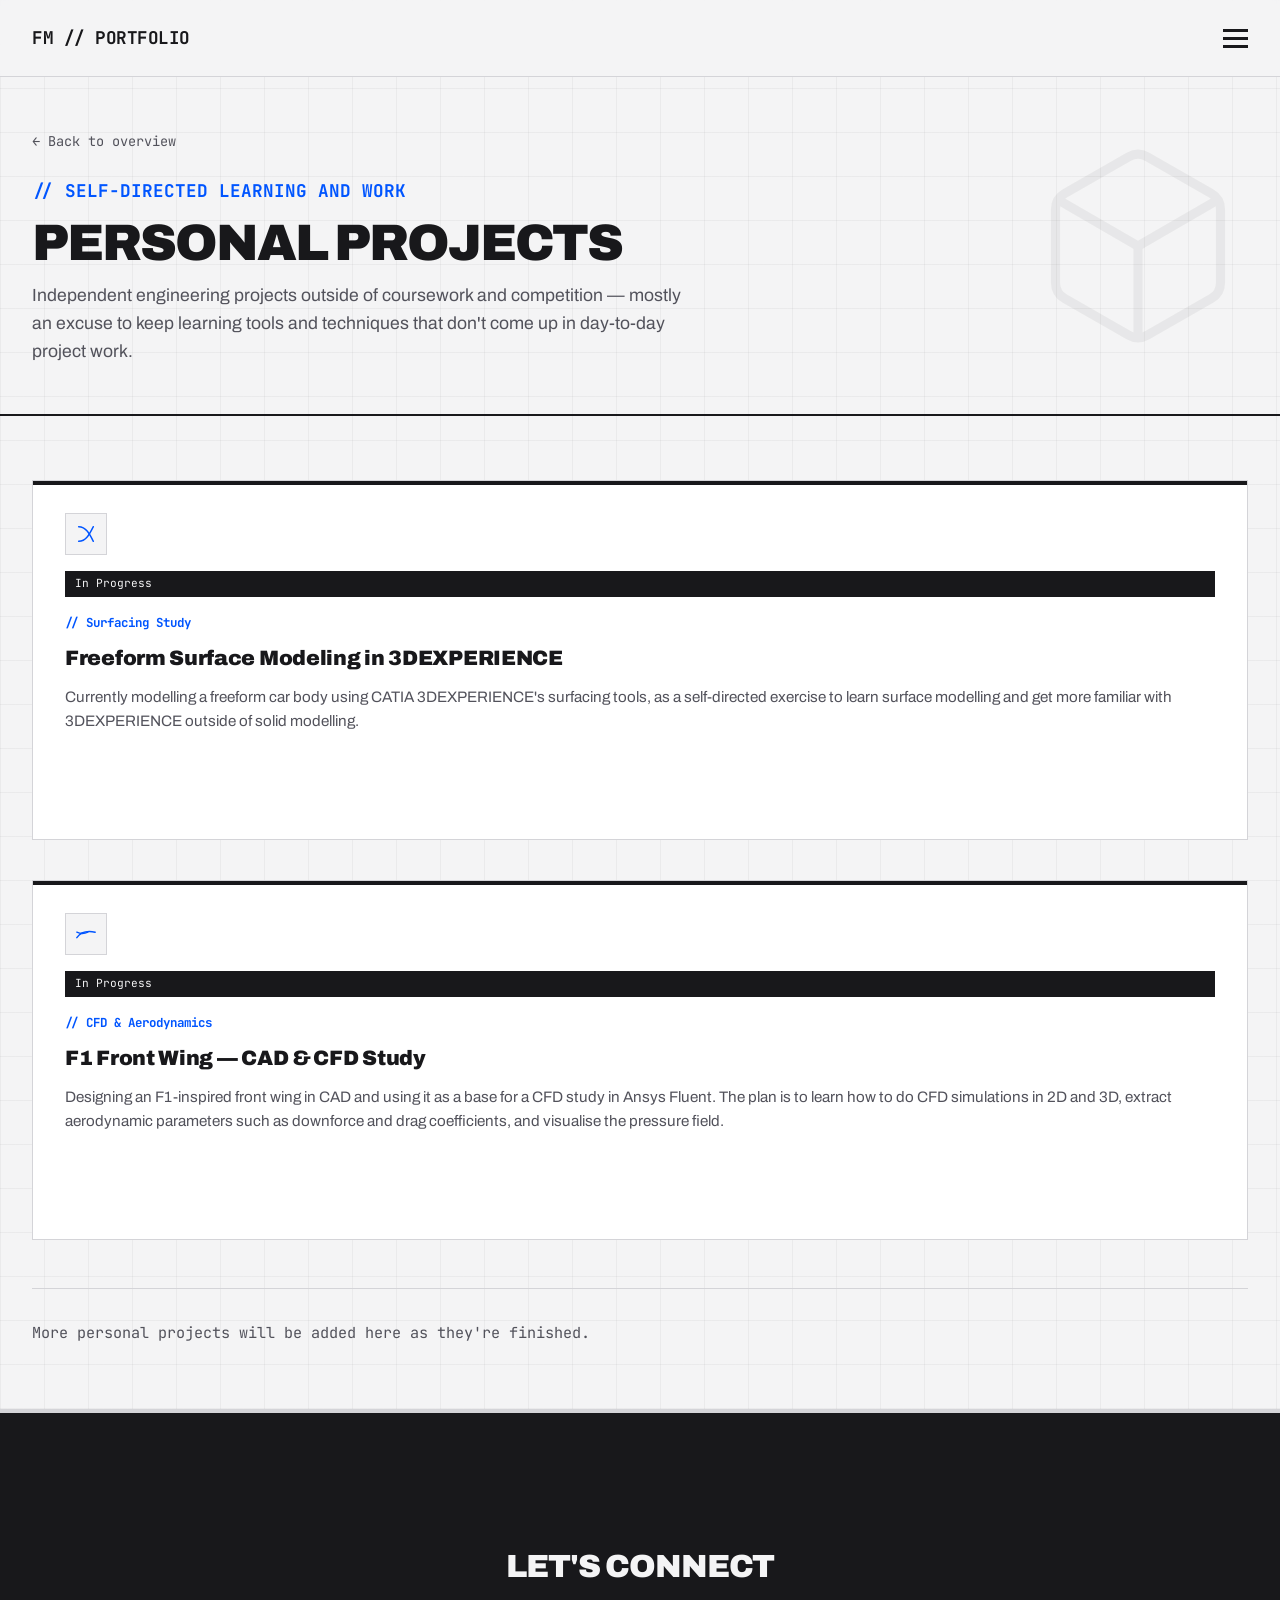
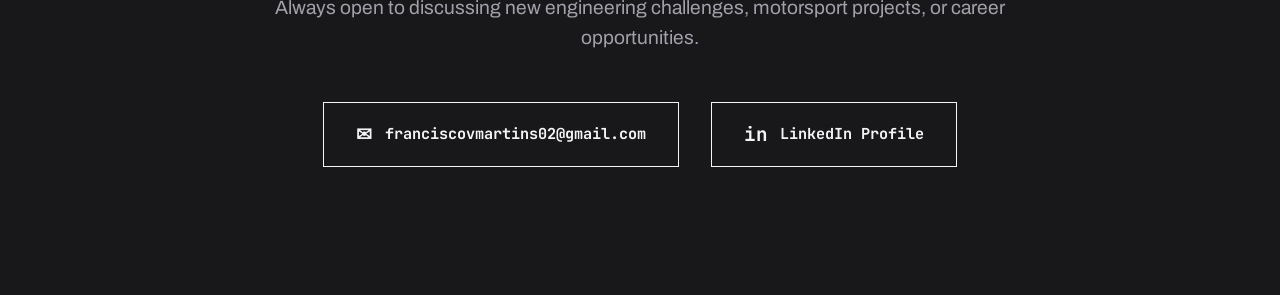
==== personal.html @ fde0e8b6 "Update personal.html" ====
<!DOCTYPE html>
<html lang="en">
<head>
    <meta charset="UTF-8">
    <meta name="viewport" content="width=device-width, initial-scale=1.0">
    <title>Personal Projects | Francisco Martins</title>
    <link href="https://fonts.googleapis.com/css2?family=Archivo:wght@400;700;900&family=JetBrains+Mono:wght@400;700&display=swap" rel="stylesheet">
    <link rel="stylesheet" href="style.css">
</head>
<body>

    <header class="site-header">
        <div class="header-inner">
            <a href="index.html" class="logo">FM // PORTFOLIO</a>
            <div class="nav-wrapper">
                <button class="hamburger" id="menu-toggle">
                    <span class="bar"></span>
                    <span class="bar"></span>
                    <span class="bar"></span>
                </button>
                <nav class="dropdown-menu" id="dropdown">
                    <ul class="nav-list">
                        <li><a href="index.html">Overview</a></li>
                        <li><a href="motostudent.html">MotoStudent</a></li>
                        <li><a href="academic.html">Academic Projects</a></li>
                        <li><a href="personal.html" class="current">Personal Projects</a></li>
                        <li><a href="#contact">Contact</a></li>
                    </ul>
                </nav>
            </div>
        </div>
    </header>

    <div class="page-hero">
        <div class="page-hero-watermark">
            <svg viewBox="0 0 24 24"><path d="M21 16V8a2 2 0 00-1-1.73l-7-4a2 2 0 00-2 0l-7 4A2 2 0 003 8v8a2 2 0 001 1.73l7 4a2 2 0 002 0l7-4A2 2 0 0021 16z"/><polyline points="3.27 6.96 12 12.01 20.73 6.96"/><line x1="12" y1="22.08" x2="12" y2="12"/></svg>
        </div>
        <a href="index.html" class="back-link">&larr; Back to overview</a>
        <h2 class="sub-headline">// SELF-DIRECTED LEARNING AND WORK</h2>
        <h1 class="headline">PERSONAL PROJECTS</h1>
        <p class="summary">
            Independent engineering projects outside of coursework and competition — mostly an excuse to keep learning tools and techniques that don't come up in day-to-day project work.
        </p>
    </div>

    <section id="projects" class="projects-section">

        <div class="card-grid stacked">
            <div class="project-card">
                <span class="icon-badge">
                    <svg viewBox="0 0 24 24"><path d="M4 20c8 0 12-8 16-16"/><path d="M4 4c8 0 12 8 16 16"/></svg>
                </span>
                <span class="status-tag">In Progress</span>
                <span class="card-eyebrow">Surfacing Study</span>
                <h3 class="card-title">Freeform Surface Modeling in 3DEXPERIENCE</h3>
                <p class="card-desc">
                    Currently modelling a freeform car body using CATIA 3DEXPERIENCE's surfacing tools, as a self-directed exercise to learn surface modelling and get more familiar with 3DEXPERIENCE outside of solid modelling.
                </p>
            </div>

            <div class="project-card">
                <span class="icon-badge">
                    <svg viewBox="0 0 24 24"><path d="M2 16c4-6 10-8 20-6"/><path d="M2 10c4 2 8 2 12 0"/></svg>
                </span>
                <span class="status-tag">In Progress</span>
                <span class="card-eyebrow">CFD &amp; Aerodynamics</span>
                <h3 class="card-title">F1 Front Wing &mdash; CAD &amp; CFD Study</h3>
                <p class="card-desc">
                    Designing an F1-inspired front wing in CAD and using it as a base for a CFD study in Ansys Fluent. The plan is to learn how to do CFD simulations in 2D and 3D, extract aerodynamic parameters such as downforce and drag coefficients, and visualise the pressure field.                </p>
                </p>
            </div>
        </div>

        <p class="empty-note">More personal projects will be added here as they're finished.</p>

    </section>

    <section id="contact" class="contact-section">
        <div class="contact-inner">
            <h2 class="section-title">LET'S CONNECT</h2>
            <p class="contact-description">
                Always open to discussing new engineering challenges, motorsport projects, or career opportunities.
            </p>
            <div class="contact-buttons">
                <a href="mailto:franciscovmartins02@gmail.com" class="contact-btn">
                    <span class="btn-icon">✉</span> franciscovmartins02@gmail.com
                </a>
                <a href="https://linkedin.com/in/francisco-vale-martins" target="_blank" rel="noopener noreferrer" class="contact-btn">
                    <span class="btn-icon">in</span> LinkedIn Profile
                </a>
            </div>
        </div>
    </section>

    <script src="nav.js"></script>
</body>
</html>
---- style.css ----
:root {
    --bg-main: #F4F4F5; /* Industrial light grey */
    --text-main: #18181B;
    --text-muted: #52525B;
    --accent: #0055FF; /* Tech Blue -- the single accent */
    --border: #D4D4D8;
    
    --font-sans: 'Archivo', sans-serif;
    --font-mono: 'JetBrains Mono', monospace;
}

* { margin: 0; padding: 0; box-sizing: border-box; }
html { scroll-behavior: smooth; }

body {
    background-color: var(--bg-main);
    background-image:
        linear-gradient(to right, rgba(24,24,27,0.045) 1px, transparent 1px),
        linear-gradient(to bottom, rgba(24,24,27,0.045) 1px, transparent 1px);
    background-size: 44px 44px;
    color: var(--text-main);
    font-family: var(--font-sans);
    line-height: 1.6;
}

a { color: inherit; }

/* Header & Dropdown */
.site-header {
    position: fixed;
    width: 100%;
    top: 0; left: 0;
    background: rgba(244, 244, 245, 0.95);
    backdrop-filter: blur(8px);
    border-bottom: 1px solid var(--border);
    z-index: 1000;
}

.header-inner {
    max-width: 1400px;
    margin: 0 auto;
    padding: 1.5rem 2rem;
    display: flex;
    justify-content: space-between;
    align-items: center;
}

.logo {
    font-family: var(--font-mono);
    font-weight: 700;
    font-size: 1.1rem;
    letter-spacing: -0.5px;
    text-decoration: none;
    color: var(--text-main);
}

/* Hamburger Icon */
.hamburger {
    background: none;
    border: none;
    cursor: pointer;
    display: flex;
    flex-direction: column;
    gap: 5px;
    z-index: 1001;
}

.bar {
    width: 25px;
    height: 3px;
    background-color: var(--text-main);
    transition: 0.3s ease;
}

.hamburger.active .bar:nth-child(1) { transform: translateY(8px) rotate(45deg); }
.hamburger.active .bar:nth-child(2) { opacity: 0; }
.hamburger.active .bar:nth-child(3) { transform: translateY(-8px) rotate(-45deg); }

/* Dropdown Menu */
.dropdown-menu {
    position: absolute;
    top: 100%;
    right: 2rem;
    background: #FFFFFF;
    border: 1px solid var(--border);
    border-top: none;
    width: 250px;
    box-shadow: 0 10px 30px rgba(0,0,0,0.1);
    opacity: 0;
    visibility: hidden;
    transform: translateY(-10px);
    transition: all 0.3s cubic-bezier(0.16, 1, 0.3, 1);
}

.dropdown-menu.open {
    opacity: 1;
    visibility: visible;
    transform: translateY(0);
}

.nav-list { list-style: none; }
.nav-list li { border-bottom: 1px solid var(--border); }
.nav-list li:last-child { border-bottom: none; }
.nav-list a {
    display: block;
    padding: 1.2rem 1.5rem;
    text-decoration: none;
    color: var(--text-main);
    font-family: var(--font-mono);
    font-size: 0.9rem;
    transition: background 0.2s, color 0.2s;
}
.nav-list a:hover {
    background: var(--text-main);
    color: var(--bg-main);
}
.nav-list a.current {
    color: var(--accent);
}

/* Hero Section (homepage) */
.hero-section {
    max-width: 1400px;
    margin: 8rem auto 4rem;
    padding: 0 2rem;
}

.hero-grid {
    display: grid;
    grid-template-columns: 1fr 1fr;
    gap: 4rem;
    align-items: center;
}

.headline {
    font-size: 4.5rem;
    font-weight: 900;
    line-height: 1;
    text-transform: uppercase;
    letter-spacing: -2px;
    margin-bottom: 1rem;
}

.sub-headline {
    font-family: var(--font-mono);
    color: var(--accent);
    font-size: 1.1rem;
    margin-bottom: 2rem;
}

.summary {
    font-size: 1.2rem;
    color: var(--text-muted);
    max-width: 90%;
    margin-bottom: 3rem;
}

.hero-metrics {
    display: flex;
    gap: 3rem;
    border-top: 2px solid var(--text-main);
    margin-top: 2.5rem;
    padding-top: 1.5rem;
}

.metric-number {
    display: block;
    font-size: 2.5rem;
    font-weight: 900;
    line-height: 1;
}

.metric-label {
    font-family: var(--font-mono);
    font-size: 0.8rem;
    color: var(--text-muted);
    text-transform: uppercase;
}

/* Simple page header (used on sub-pages instead of the big hero) */
.page-hero {
    position: relative;
    max-width: 1400px;
    margin: 8rem auto 0;
    padding: 0 2rem 3rem;
    border-bottom: 2px solid var(--text-main);
}

.page-hero .sub-headline {
    margin-bottom: 0.8rem;
}

.page-hero .back-link {
    display: inline-block;
    font-family: var(--font-mono);
    font-size: 0.85rem;
    color: var(--text-muted);
    text-decoration: none;
    margin-bottom: 1.5rem;
}
.page-hero .back-link:hover { color: var(--accent); }

.page-hero .headline {
    font-size: 3.2rem;
    margin-bottom: 0.8rem;
}

.page-hero .summary {
    max-width: 65ch;
    margin-bottom: 0;
    font-size: 1.1rem;
}

.page-hero-top {
    display: grid;
    grid-template-columns: 1.2fr 1fr;
    gap: 3rem;
    align-items: center;
}

.page-hero-visual {
    display: flex;
    justify-content: flex-end;
}

.page-hero-img-wrap {
    position: relative;
    display: block;
    width: 100%;
    max-width: 480px;
}

.page-hero-img {
    display: block;
    width: 100%;
    aspect-ratio: 4 / 3;
    object-fit: cover;
    border: 3px solid var(--border);
    box-shadow: 0 15px 35px rgba(0,0,0,0.1);
}

/* Projects Section */
.projects-section {
    max-width: 1400px;
    margin: 0 auto;
    padding: 4rem 2rem;
}

.section-header {
    position: relative;
    border-bottom: 2px solid var(--text-main);
    margin-bottom: 4rem;
    padding-bottom: 1rem;
}

.section-title {
    font-size: 2rem;
    font-weight: 900;
    letter-spacing: -1px;
}

/* Complex Project Layout (deep-dive case studies) */
.project-showcase {
    display: grid;
    grid-template-columns: 1fr 1.3fr;
    gap: 4rem;
    margin-bottom: 10rem;
    align-items: center;
}

.project-showcase.reverse {
    grid-template-columns: 1.3fr 1fr;
}
.project-showcase.reverse .project-content {
    order: 2;
}

.project-header {
    margin-bottom: 2rem;
}

.project-number {
    font-family: var(--font-mono);
    font-size: 3rem;
    font-weight: 900;
    color: var(--accent);
    line-height: 1;
    display: block;
    margin-bottom: 0.5rem;
}

.project-title {
    font-size: 2.5rem;
    font-weight: 900;
    line-height: 1.1;
    letter-spacing: -1px;
}

.project-description {
    font-size: 1.1rem;
    color: var(--text-muted);
    margin-bottom: 3rem;
}

/* Technical Specs Table */
.tech-specs {
    border-top: 1px solid var(--border);
}

.spec-row {
    display: flex;
    justify-content: space-between;
    padding: 1rem 0;
    border-bottom: 1px solid var(--border);
    font-family: var(--font-mono);
    font-size: 0.9rem;
}

.spec-label {
    color: var(--text-muted);
}

.spec-value {
    font-weight: 700;
    text-align: right;
}

/* Image Gallery (Overlapping pair, sized by real aspect ratio) */
.project-gallery {
    position: relative;
    width: 100%;
}

.gallery-main {
    position: relative;
    width: 85%;
    aspect-ratio: 4 / 3;
    background: #E4E4E7;
    border: 1px solid var(--border);
    overflow: hidden;
}

.gallery-sub {
    position: absolute;
    right: 0;
    bottom: -6%;
    width: 60%;
    aspect-ratio: 16 / 9;
    background: #D4D4D8;
    border: 1px solid #A1A1AA;
    z-index: 2;
    overflow: hidden;
}

.gallery-img {
    position: absolute;
    inset: 0;
    width: 100%;
    height: 100%;
    object-fit: cover;
}

.gallery-caption {
    position: absolute;
    left: 0; right: 0; bottom: 0;
    display: block;
    background: var(--text-main);
    color: var(--bg-main);
    font-family: var(--font-mono);
    font-size: 0.78rem;
    letter-spacing: 0.3px;
    padding: 0.8rem 1.1rem;
    z-index: 2;
}

/* Small disclosure note under a gallery image (e.g. "not the optimized version") */
.gallery-note {
    font-family: var(--font-mono);
    font-size: 0.78rem;
    font-style: italic;
    color: var(--text-muted);
    line-height: 1.5;
    margin-top: 0.8rem;
    padding-top: 0.8rem;
    border-top: 1px dashed var(--border);
}

.project-content, .project-gallery {
    min-width: 0;
}

/* Hub cards (homepage -> section pages) */
.hub-grid {
    display: grid;
    grid-template-columns: repeat(3, 1fr);
    gap: 2rem;
}

.hub-card {
    background: #FFFFFF;
    border: 1px solid var(--border);
    padding: 2.5rem 2rem;
    text-decoration: none;
    color: var(--text-main);
    position: relative;
    display: block;
    transition: transform 0.2s ease, border-color 0.2s ease;
}

.hub-card::before {
    content: '';
    position: absolute;
    top: 0; left: 0;
    width: 100%; height: 4px;
    background: var(--text-main);
    transition: background 0.2s ease;
}

.hub-card:hover {
    transform: translateY(-5px);
    border-color: var(--text-main);
}
.hub-card:hover::before { background: var(--accent); }

/* Icon badges (used on hub cards, skill cards, project cards) */
.icon-badge {
    width: 42px;
    height: 42px;
    display: flex;
    align-items: center;
    justify-content: center;
    border: 1px solid var(--border);
    background: var(--bg-main);
    color: var(--accent);
    margin-bottom: 1rem;
    flex-shrink: 0;
}
.icon-badge svg {
    width: 22px;
    height: 22px;
    stroke: currentColor;
    fill: none;
    stroke-width: 1.6;
    stroke-linecap: round;
    stroke-linejoin: round;
}

/* Large faint watermark icon for otherwise-empty page-hero areas */
.page-hero-watermark {
    position: absolute;
    top: 0.5rem;
    right: 2rem;
    width: 220px;
    height: 220px;
    color: var(--text-main);
    opacity: 0.05;
    pointer-events: none;
}
.page-hero-watermark svg { width: 100%; height: 100%; stroke: currentColor; fill: none; stroke-width: 1; }
@media (max-width: 1000px) { .page-hero-watermark { display: none; } }

.hub-card-eyebrow {
    font-family: var(--font-mono);
    font-size: 0.8rem;
    color: var(--accent);
    font-weight: 700;
    margin-bottom: 1rem;
    display: block;
}
.hub-card-eyebrow::before { content: '// '; }

.hub-card-title {
    font-size: 1.6rem;
    font-weight: 900;
    letter-spacing: -0.5px;
    margin-bottom: 0.8rem;
}

.hub-card-desc {
    color: var(--text-muted);
    font-size: 0.98rem;
    margin-bottom: 1.5rem;
}

.hub-card-arrow {
    font-family: var(--font-mono);
    font-size: 0.9rem;
    font-weight: 700;
}

/* Compact project cards (Academic / Personal grid pages) */
.card-grid {
    display: grid;
    grid-template-columns: repeat(auto-fit, minmax(340px, 1fr));
    gap: 2.5rem;
    align-items: start;
}

.card-grid.stacked {
    grid-template-columns: 1fr;
}

.project-card {
    background: #FFFFFF;
    border: 1px solid var(--border);
    padding: 2rem;
    position: relative;
    display: flex;
    flex-direction: column;
    min-height: 360px;
    transition: transform 0.2s ease, box-shadow 0.2s ease;
}
.project-card::before {
    content: '';
    position: absolute;
    top: 0; left: 0;
    width: 100%; height: 4px;
    background: var(--text-main);
}
.project-card:hover {
    transform: translateY(-4px);
    box-shadow: 0 10px 30px rgba(0,0,0,0.08);
}

.card-eyebrow {
    font-family: var(--font-mono);
    font-size: 0.78rem;
    color: var(--accent);
    font-weight: 700;
    display: block;
    margin-bottom: 0.8rem;
}
.card-eyebrow::before { content: '// '; }

.card-title {
    font-size: 1.3rem;
    font-weight: 900;
    letter-spacing: -0.3px;
    margin-bottom: 0.9rem;
    line-height: 1.2;
}

.card-desc {
    color: var(--text-muted);
    font-size: 0.95rem;
    margin-bottom: 1.5rem;
}

.card-tags {
    display: flex;
    flex-wrap: wrap;
    gap: 0.5rem;
}

.card-tag {
    font-family: var(--font-mono);
    font-size: 0.72rem;
    color: var(--text-muted);
    border: 1px solid var(--border);
    padding: 0.3rem 0.6rem;
    transition: border-color 0.2s ease, color 0.2s ease;
}
.project-card:hover .card-tag {
    border-color: var(--accent);
    color: var(--text-main);
}

/* Short intro text + expand/collapse for accordion-style project cards */
.card-desc-short {
    color: var(--text-muted);
    font-size: 0.95rem;
    margin-bottom: 1.2rem;
}

.card-toggle {
    display: inline-flex;
    align-items: center;
    gap: 0.4rem;
    background: none;
    border: none;
    cursor: pointer;
    font-family: var(--font-mono);
    font-size: 0.8rem;
    font-weight: 700;
    color: var(--accent);
    padding: 0;
    margin-top: auto;
    padding-top: 1rem;
}
.card-toggle .toggle-icon {
    display: inline-block;
    transition: transform 0.2s ease;
    font-size: 0.9rem;
}
.project-card.is-open .card-toggle .toggle-icon {
    transform: rotate(180deg);
}

.card-details {
    margin-top: 1.2rem;
    padding-top: 1.2rem;
    border-top: 1px dashed var(--border);
}
.card-details[hidden] { display: none; }

.card-detail-images {
    display: grid;
    grid-template-columns: 1fr 1fr;
    gap: 1rem;
    margin-bottom: 1.2rem;
}
.detail-img {
    position: relative;
    aspect-ratio: 4 / 3;
    background: #E4E4E7;
    border: 1px solid var(--border);
    display: flex;
    align-items: flex-end;
    overflow: hidden;
}
.detail-caption {
    display: block;
    width: 100%;
    background: var(--text-main);
    color: var(--bg-main);
    font-family: var(--font-mono);
    font-size: 0.7rem;
    letter-spacing: 0.2px;
    padding: 0.5rem 0.7rem;
}
@media (max-width: 600px) {
    .card-detail-images { grid-template-columns: 1fr; }
}

.status-tag {
    font-family: var(--font-mono);
    font-size: 0.7rem;
    background: var(--text-main);
    color: var(--bg-main);
    padding: 0.25rem 0.6rem;
    display: inline-block;
    margin-bottom: 1rem;
}

/* Featured card (e.g. thesis at top of Academic page) */
.featured-card {
    background: #FFFFFF;
    border: 1px solid var(--border);
    padding: 3rem;
    margin-bottom: 4rem;
    display: grid;
    grid-template-columns: 1.1fr 0.9fr;
    gap: 3rem;
    align-items: start;
    position: relative;
}
.featured-card::before {
    content: '';
    position: absolute;
    top: 0; left: 0;
    width: 100%; height: 4px;
    background: var(--accent);
}

.empty-note {
    font-family: var(--font-mono);
    font-size: 0.95rem;
    color: var(--text-muted);
    border-top: 1px solid var(--border);
    margin-top: 3rem;
    padding-top: 2rem;
}

/* Technical Toolkit Section */
.skills-section {
    max-width: 1400px;
    margin: 0 auto;
    padding: 0 2rem 8rem;
}

.skills-grid {
    display: grid;
    grid-template-columns: repeat(auto-fit, minmax(250px, 1fr));
    gap: 3rem;
}

.skill-category {
    background: #FFFFFF;
    border: 1px solid var(--border);
    padding: 2rem;
    position: relative;
    transition: transform 0.2s ease, box-shadow 0.2s ease;
}

.skill-category:hover {
    transform: translateY(-5px);
    box-shadow: 0 10px 30px rgba(0,0,0,0.08);
}

.skill-category::before {
    content: '';
    position: absolute;
    top: 0; left: 0;
    width: 100%; height: 4px;
    background: var(--text-main);
    transition: background 0.2s ease;
}
.skill-category:hover::before { background: var(--accent); }

.skill-title {
    font-size: 1.2rem;
    font-weight: 900;
    margin-bottom: 1.5rem;
    text-transform: uppercase;
    letter-spacing: -0.5px;
}

.skill-list {
    list-style: none;
    font-family: var(--font-mono);
    font-size: 0.95rem;
    color: var(--text-muted);
}

.skill-list li {
    padding: 0.8rem 0;
    border-bottom: 1px dashed var(--border);
    display: flex;
    justify-content: space-between;
    align-items: center;
}

.skill-list li:last-child { 
    border-bottom: none; 
}

.cert-tag {
    font-size: 0.7rem;
    background: var(--text-main);
    color: #fff;
    padding: 0.2rem 0.5rem;
    border-radius: 2px;
    font-weight: bold;
    letter-spacing: 0.5px;
}

/* Hero Image (single framed photo, links through to MotoStudent) */
.hero-visual {
    display: flex;
    justify-content: flex-end;
    align-items: center;
}

.hero-image-group {
    position: relative;
    width: 100%;
    max-width: 480px;
    display: block;
}

.hero-img-main {
    display: block;
    width: 100%;
    aspect-ratio: 1 / 1;
    object-fit: cover;
    border: 3px solid var(--border);
    box-shadow: 0 15px 35px rgba(0,0,0,0.1);
}

@media (max-width: 1000px) {
    .hero-image-group {
        max-width: 100%;
    }
}

/* Contact & Footer Section */
.contact-section {
    background-color: var(--text-main);
    color: var(--bg-main);
    padding: 8rem 2rem;
    text-align: center;
    border-top: 4px solid var(--border);
}

.contact-inner {
    max-width: 800px;
    margin: 0 auto;
}

.contact-section .section-title {
    color: var(--bg-main);
    border-bottom-color: var(--bg-main);
    display: inline-block;
}

.contact-description {
    font-size: 1.2rem;
    color: #A1A1AA;
    margin-bottom: 3rem;
}

.contact-buttons {
    display: flex;
    justify-content: center;
    gap: 2rem;
    flex-wrap: wrap;
}

.contact-btn {
    display: flex;
    align-items: center;
    gap: 0.8rem;
    padding: 1rem 2rem;
    background: transparent;
    color: var(--bg-main);
    border: 1px solid var(--bg-main);
    font-family: var(--font-mono);
    font-weight: 700;
    font-size: 0.95rem;
    text-decoration: none;
    transition: all 0.3s ease;
}

.contact-btn:hover {
    background: var(--bg-main);
    color: var(--text-main);
    transform: translateY(-3px);
}

.btn-icon {
    font-size: 1.2rem;
}

/* Responsive */
@media (max-width: 1000px) {
    .hero-grid, .project-showcase, .project-showcase.reverse {
        grid-template-columns: 1fr;
        gap: 2rem;
    }
    .project-showcase.reverse .project-content { order: unset; }
    .headline { font-size: 3.5rem; }
    .hub-grid { grid-template-columns: 1fr; }
    .featured-card { grid-template-columns: 1fr; }
    .page-hero .headline { font-size: 2.4rem; }
    .page-hero-top { grid-template-columns: 1fr; gap: 2rem; }
    .page-hero-visual { justify-content: flex-start; }
}
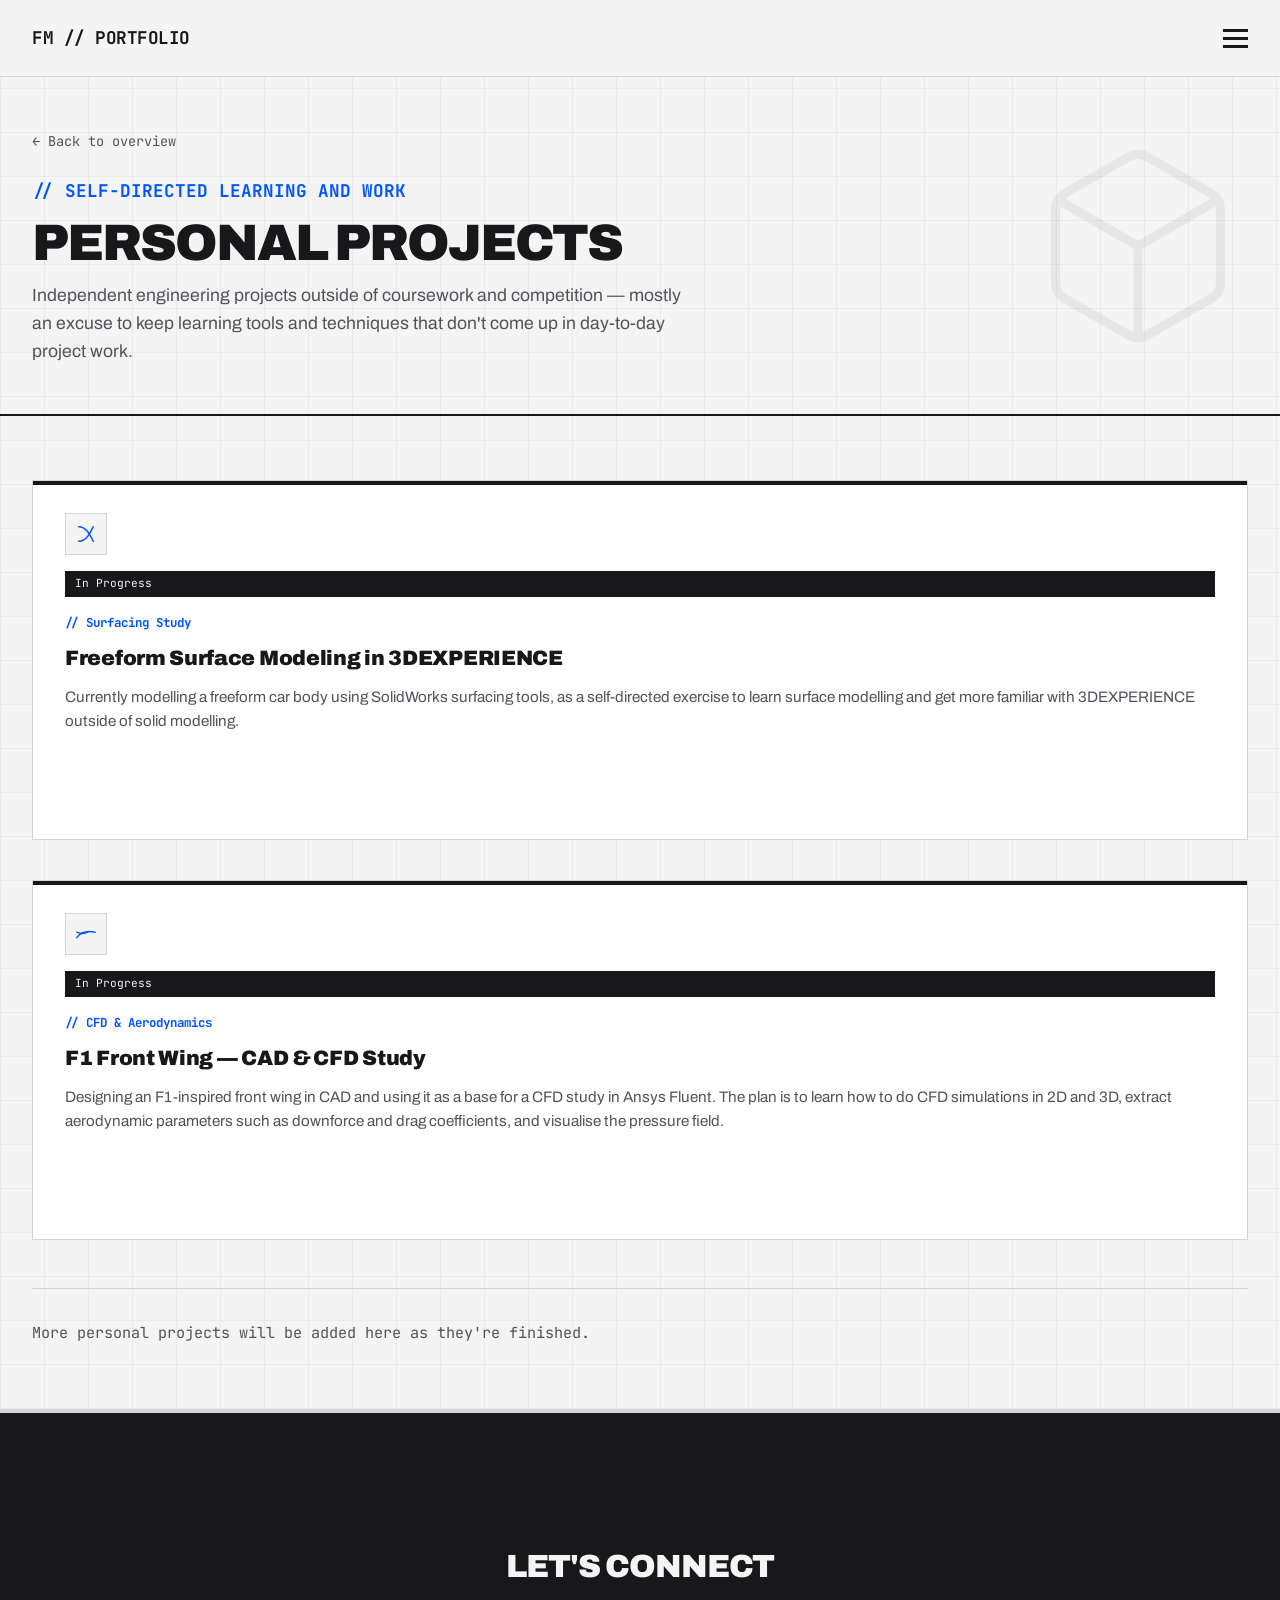
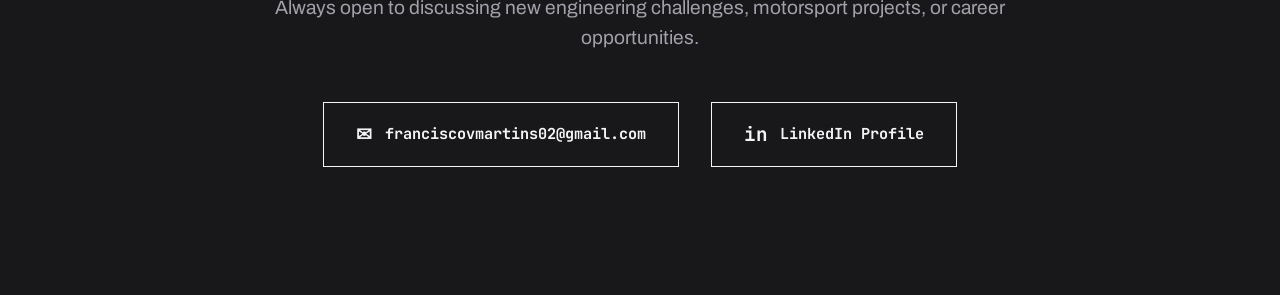
==== commit 2b0f7ce5: "Update personal.html" ====
--- a/personal.html
+++ b/personal.html
@@ -54,7 +54,7 @@
                 <span class="card-eyebrow">Surfacing Study</span>
                 <h3 class="card-title">Freeform Surface Modeling in 3DEXPERIENCE</h3>
                 <p class="card-desc">
-                    Currently modelling a freeform car body using CATIA 3DEXPERIENCE's surfacing tools, as a self-directed exercise to learn surface modelling and get more familiar with 3DEXPERIENCE outside of solid modelling.
+                    Currently modelling a freeform car body using SolidWorks surfacing tools, as a self-directed exercise to learn surface modelling and get more familiar with 3DEXPERIENCE outside of solid modelling.
                 </p>
             </div>
 
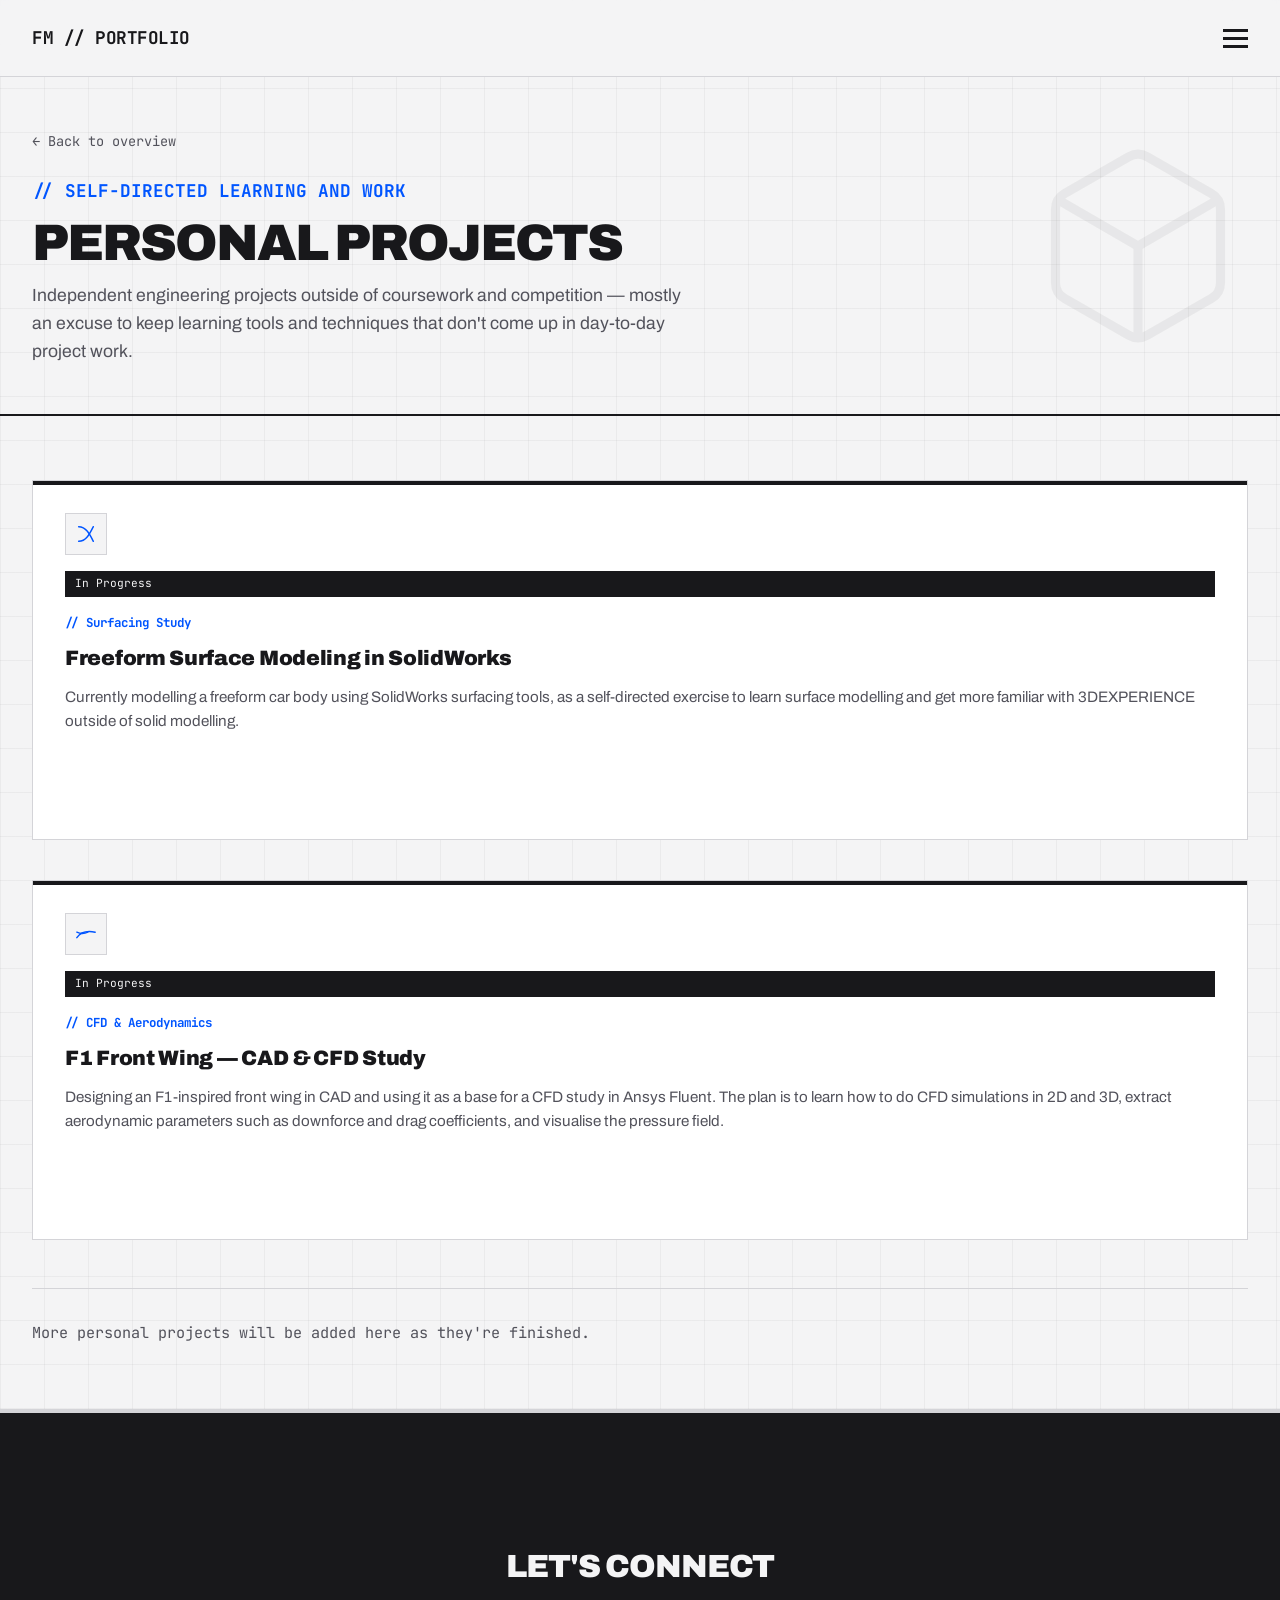
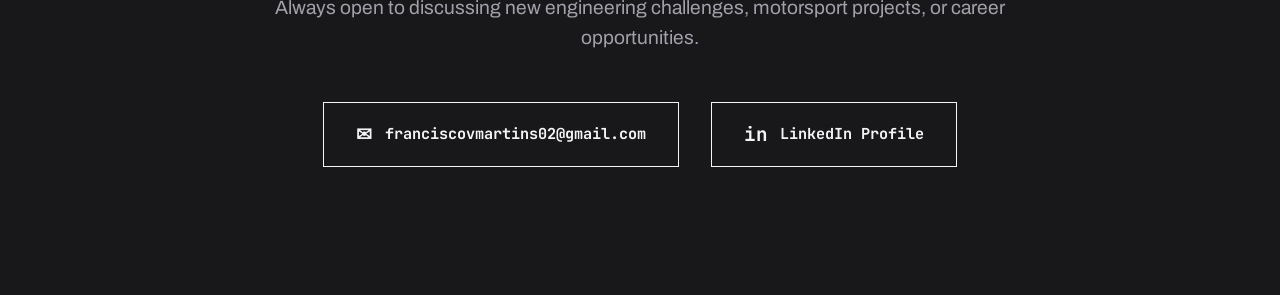
==== commit 0f84152c: "Update personal.html" ====
--- a/personal.html
+++ b/personal.html
@@ -52,7 +52,7 @@
                 </span>
                 <span class="status-tag">In Progress</span>
                 <span class="card-eyebrow">Surfacing Study</span>
-                <h3 class="card-title">Freeform Surface Modeling in 3DEXPERIENCE</h3>
+                <h3 class="card-title">Freeform Surface Modeling in SolidWorks</h3>
                 <p class="card-desc">
                     Currently modelling a freeform car body using SolidWorks surfacing tools, as a self-directed exercise to learn surface modelling and get more familiar with 3DEXPERIENCE outside of solid modelling.
                 </p>
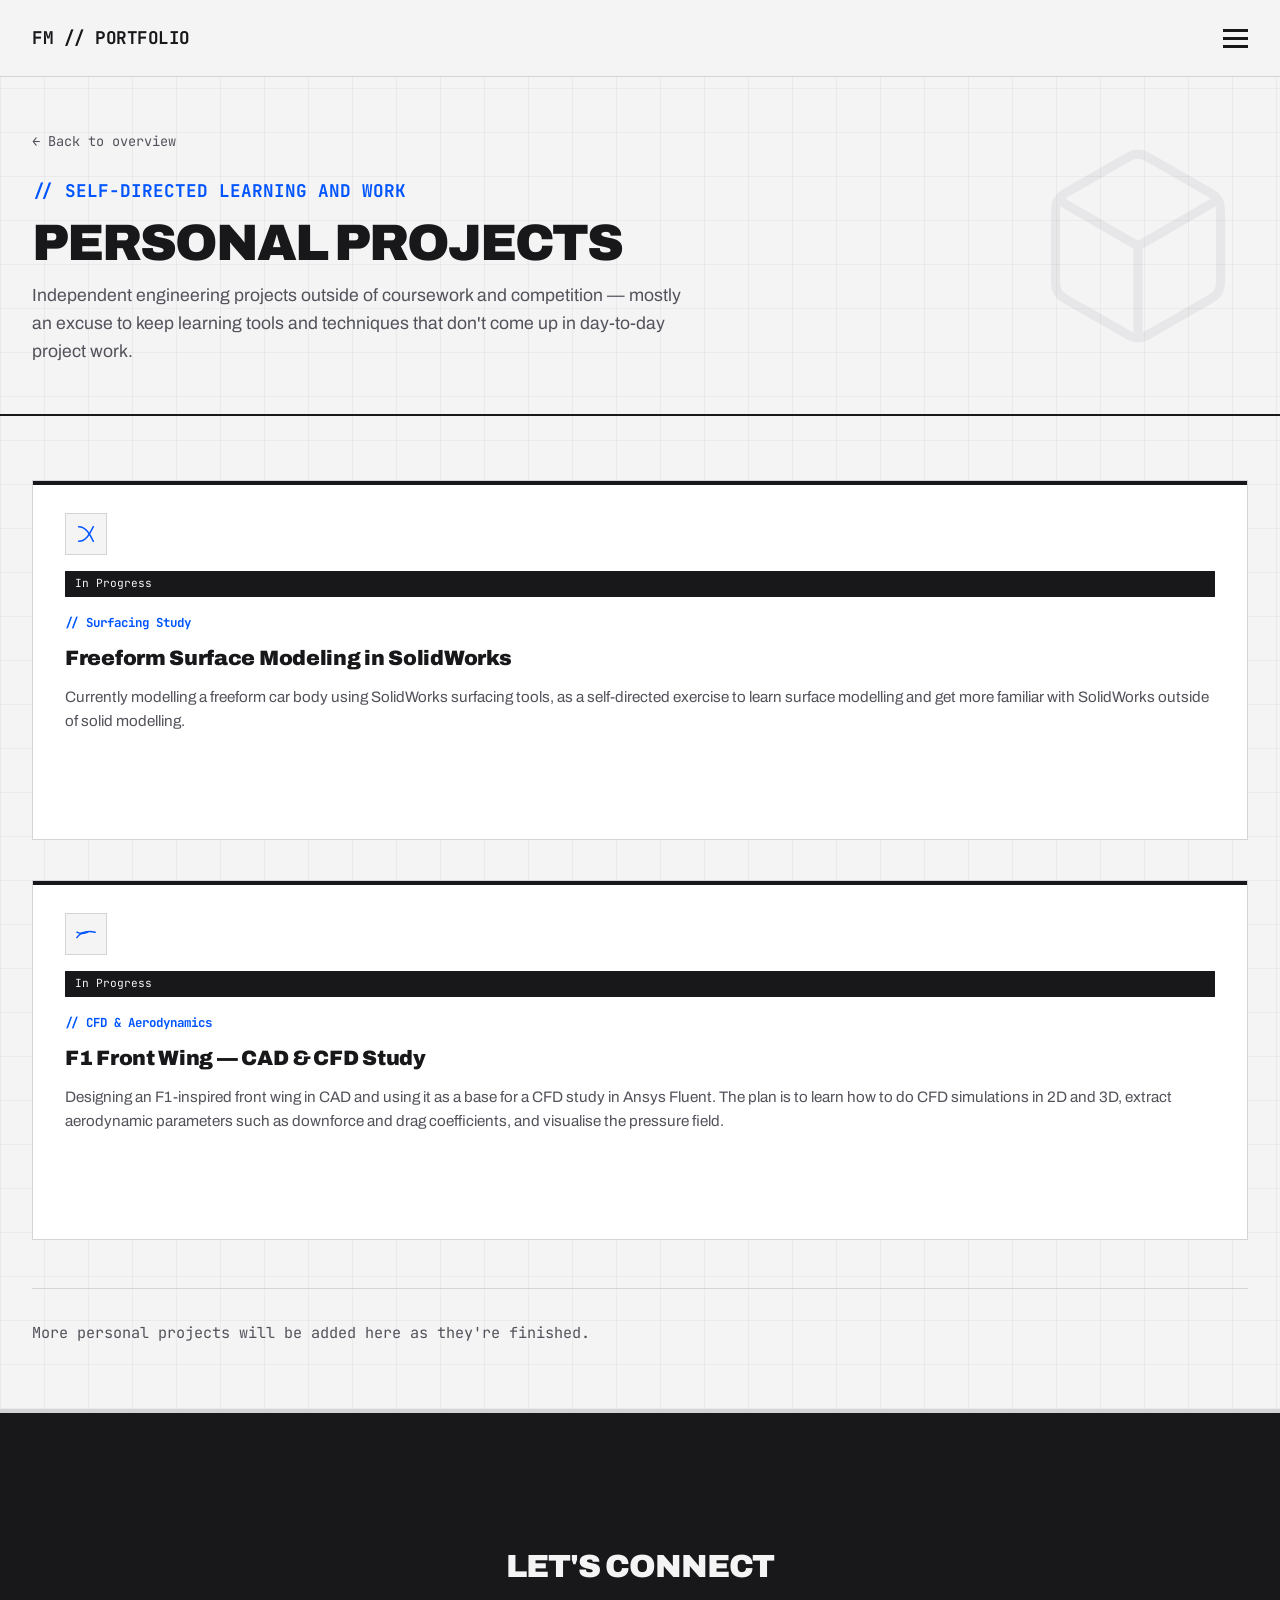
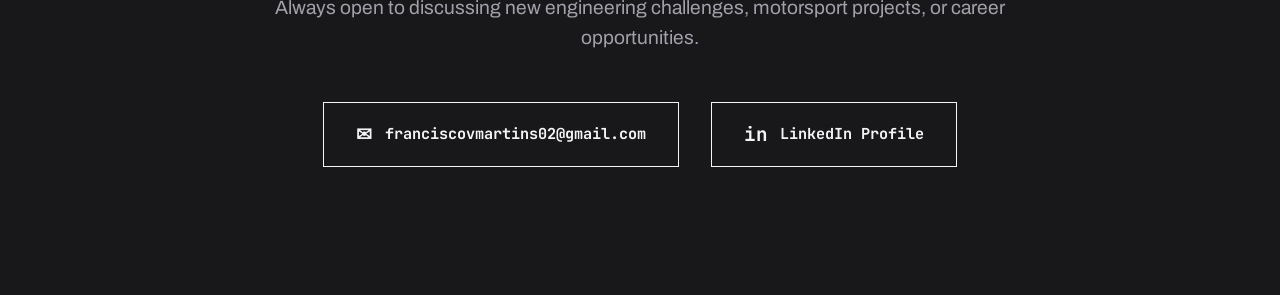
==== commit c98be78c: "Update personal.html" ====
--- a/personal.html
+++ b/personal.html
@@ -54,7 +54,7 @@
                 <span class="card-eyebrow">Surfacing Study</span>
                 <h3 class="card-title">Freeform Surface Modeling in SolidWorks</h3>
                 <p class="card-desc">
-                    Currently modelling a freeform car body using SolidWorks surfacing tools, as a self-directed exercise to learn surface modelling and get more familiar with 3DEXPERIENCE outside of solid modelling.
+                    Currently modelling a freeform car body using SolidWorks surfacing tools, as a self-directed exercise to learn surface modelling and get more familiar with SolidWorks outside of solid modelling.
                 </p>
             </div>
 
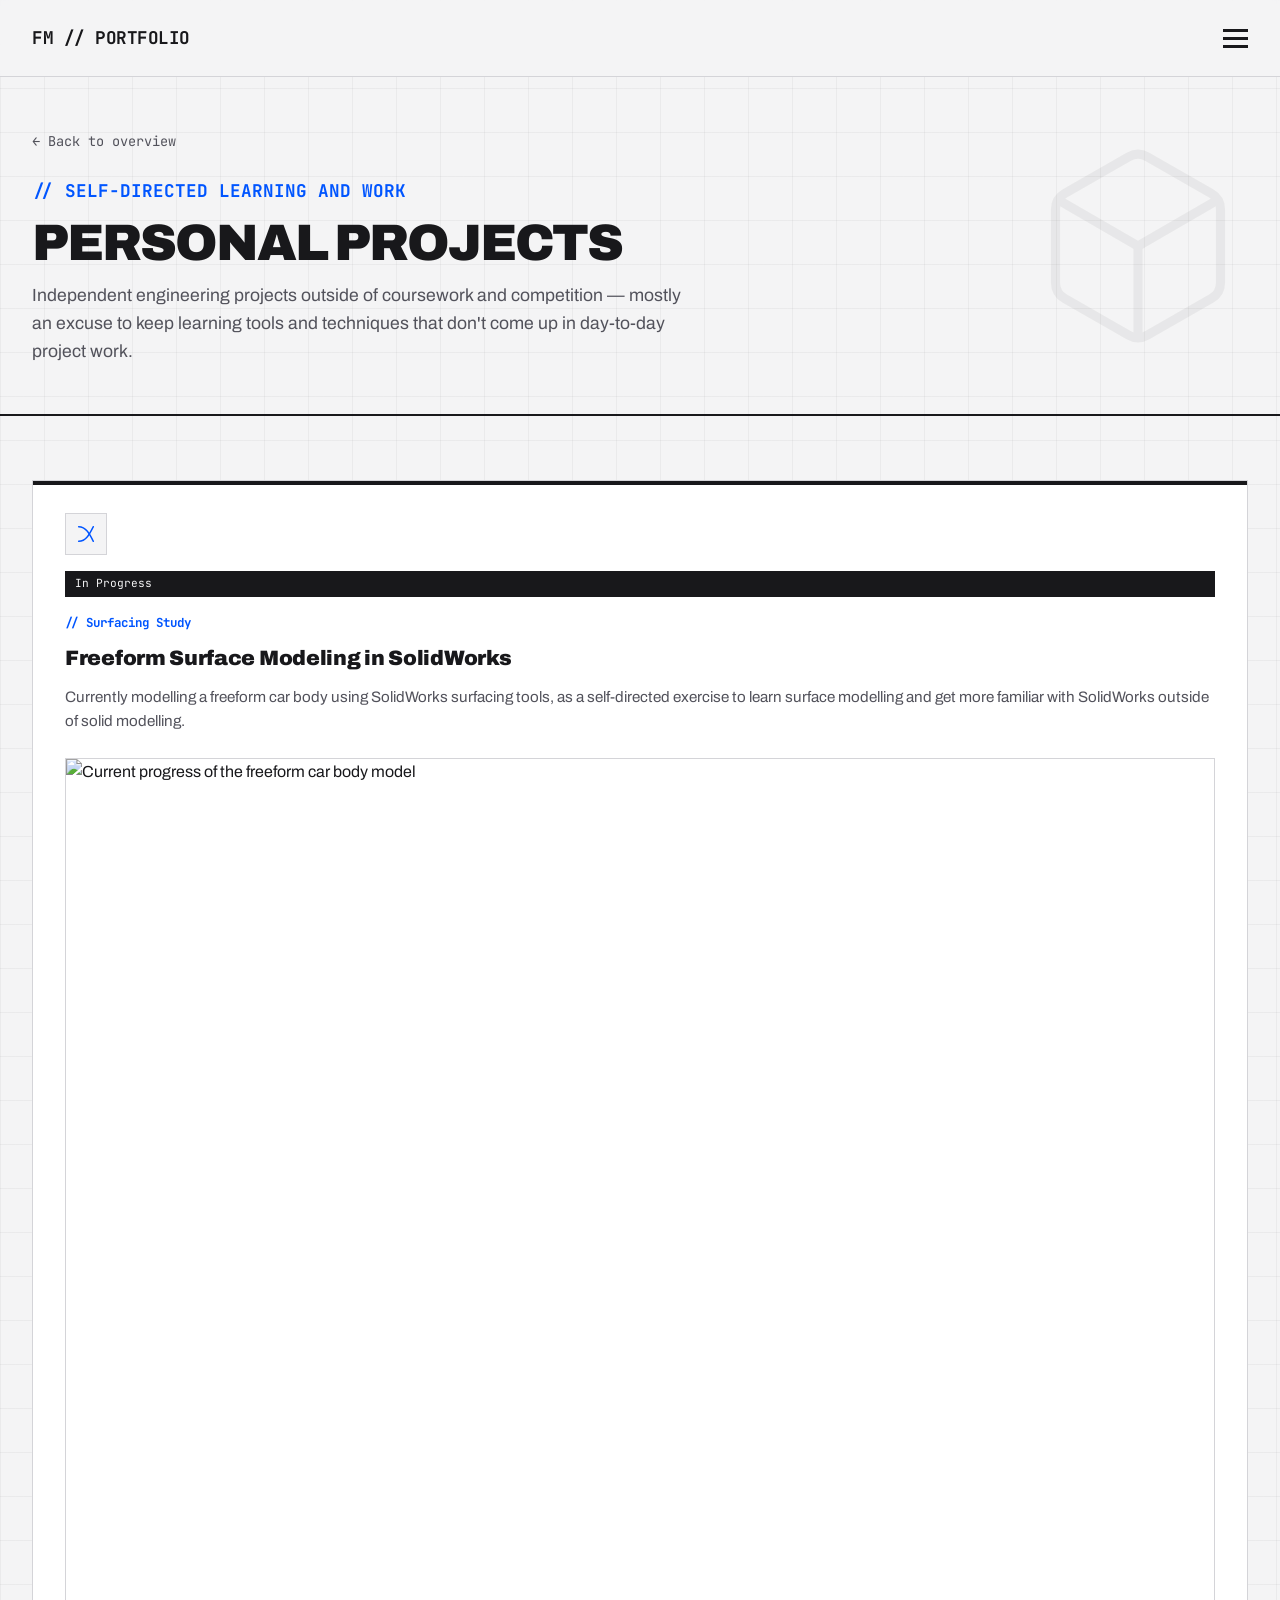
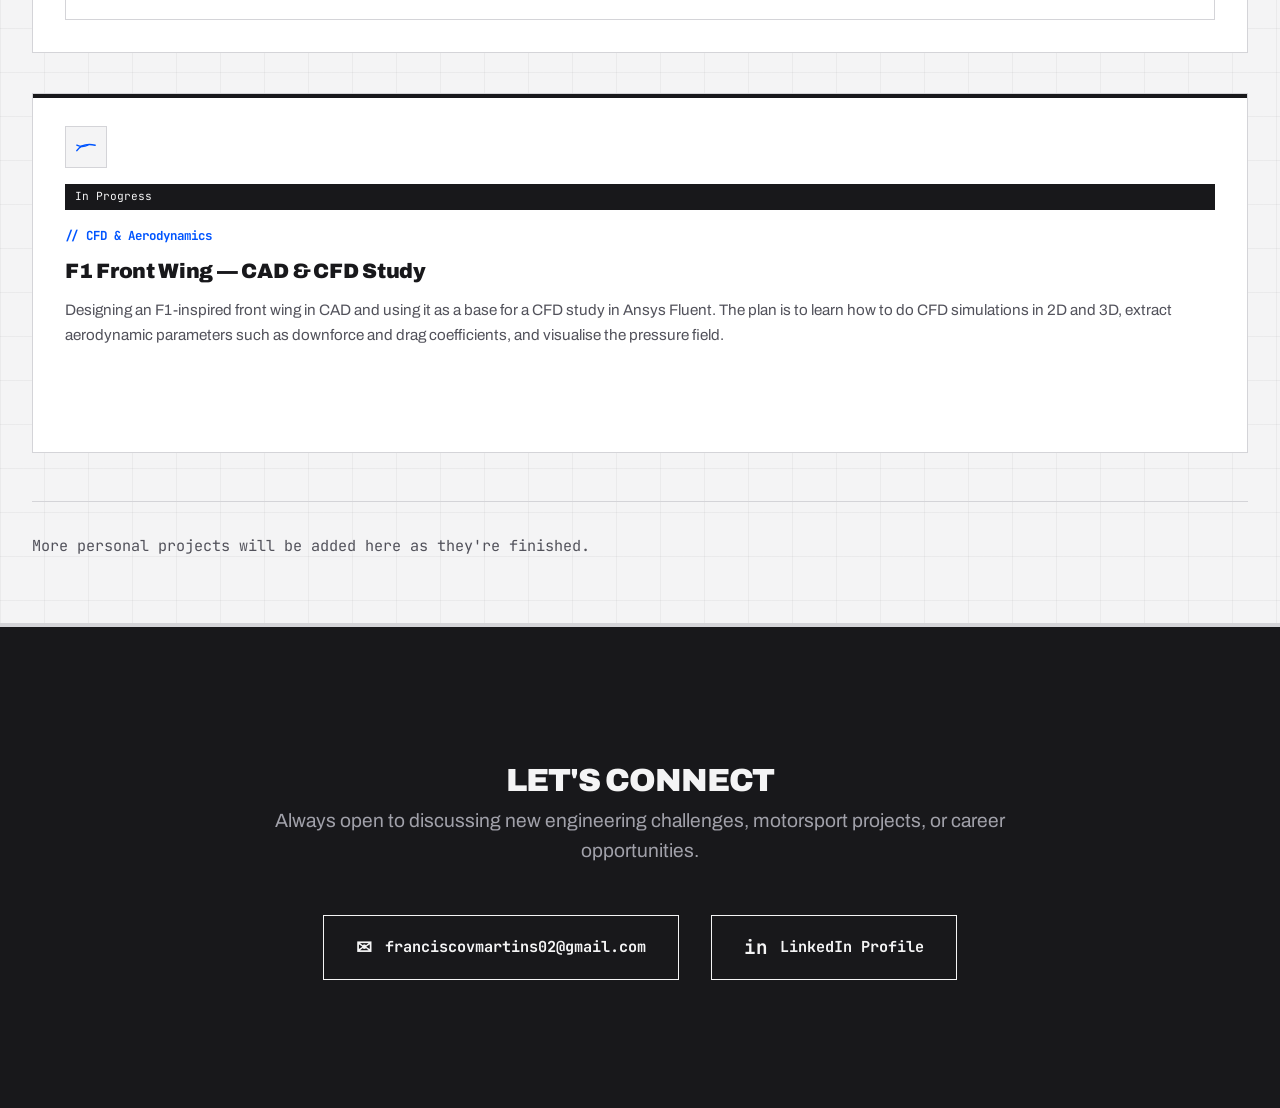
==== commit 45fe5e1a: "Update personal.html" ====
--- a/personal.html
+++ b/personal.html
@@ -56,6 +56,9 @@
                 <p class="card-desc">
                     Currently modelling a freeform car body using SolidWorks surfacing tools, as a self-directed exercise to learn surface modelling and get more familiar with SolidWorks outside of solid modelling.
                 </p>
+                <div class="card-progress-img">
+                    <img src="car_modeling_progress.png" alt="Current progress of the freeform car body model" class="progress-img">
+                </div>
             </div>
 
             <div class="project-card">
@@ -66,7 +69,7 @@
                 <span class="card-eyebrow">CFD &amp; Aerodynamics</span>
                 <h3 class="card-title">F1 Front Wing &mdash; CAD &amp; CFD Study</h3>
                 <p class="card-desc">
-                    Designing an F1-inspired front wing in CAD and using it as a base for a CFD study in Ansys Fluent. The plan is to learn how to do CFD simulations in 2D and 3D, extract aerodynamic parameters such as downforce and drag coefficients, and visualise the pressure field.                </p>
+                    Designing an F1-inspired front wing in CAD and using it as a base for a CFD study in Ansys Fluent. The plan is to learn how to do CFD simulations in 2D and 3D, extract aerodynamic parameters such as downforce and drag coefficients, and visualise the pressure field.
                 </p>
             </div>
         </div>
--- a/style.css
+++ b/style.css
@@ -373,18 +373,6 @@
     z-index: 2;
 }
 
-/* Small disclosure note under a gallery image (e.g. "not the optimized version") */
-.gallery-note {
-    font-family: var(--font-mono);
-    font-size: 0.78rem;
-    font-style: italic;
-    color: var(--text-muted);
-    line-height: 1.5;
-    margin-top: 0.8rem;
-    padding-top: 0.8rem;
-    border-top: 1px dashed var(--border);
-}
-
 .project-content, .project-gallery {
     min-width: 0;
 }
@@ -544,6 +532,21 @@
     color: var(--text-muted);
     font-size: 0.95rem;
     margin-bottom: 1.5rem;
+}
+
+/* Single progress photo on a project card (e.g. personal project in-progress shot) */
+.card-progress-img {
+    width: 100%;
+    aspect-ratio: 4 / 3;
+    overflow: hidden;
+    border: 1px solid var(--border);
+}
+
+.progress-img {
+    display: block;
+    width: 100%;
+    height: 100%;
+    object-fit: cover;
 }
 
 .card-tags {
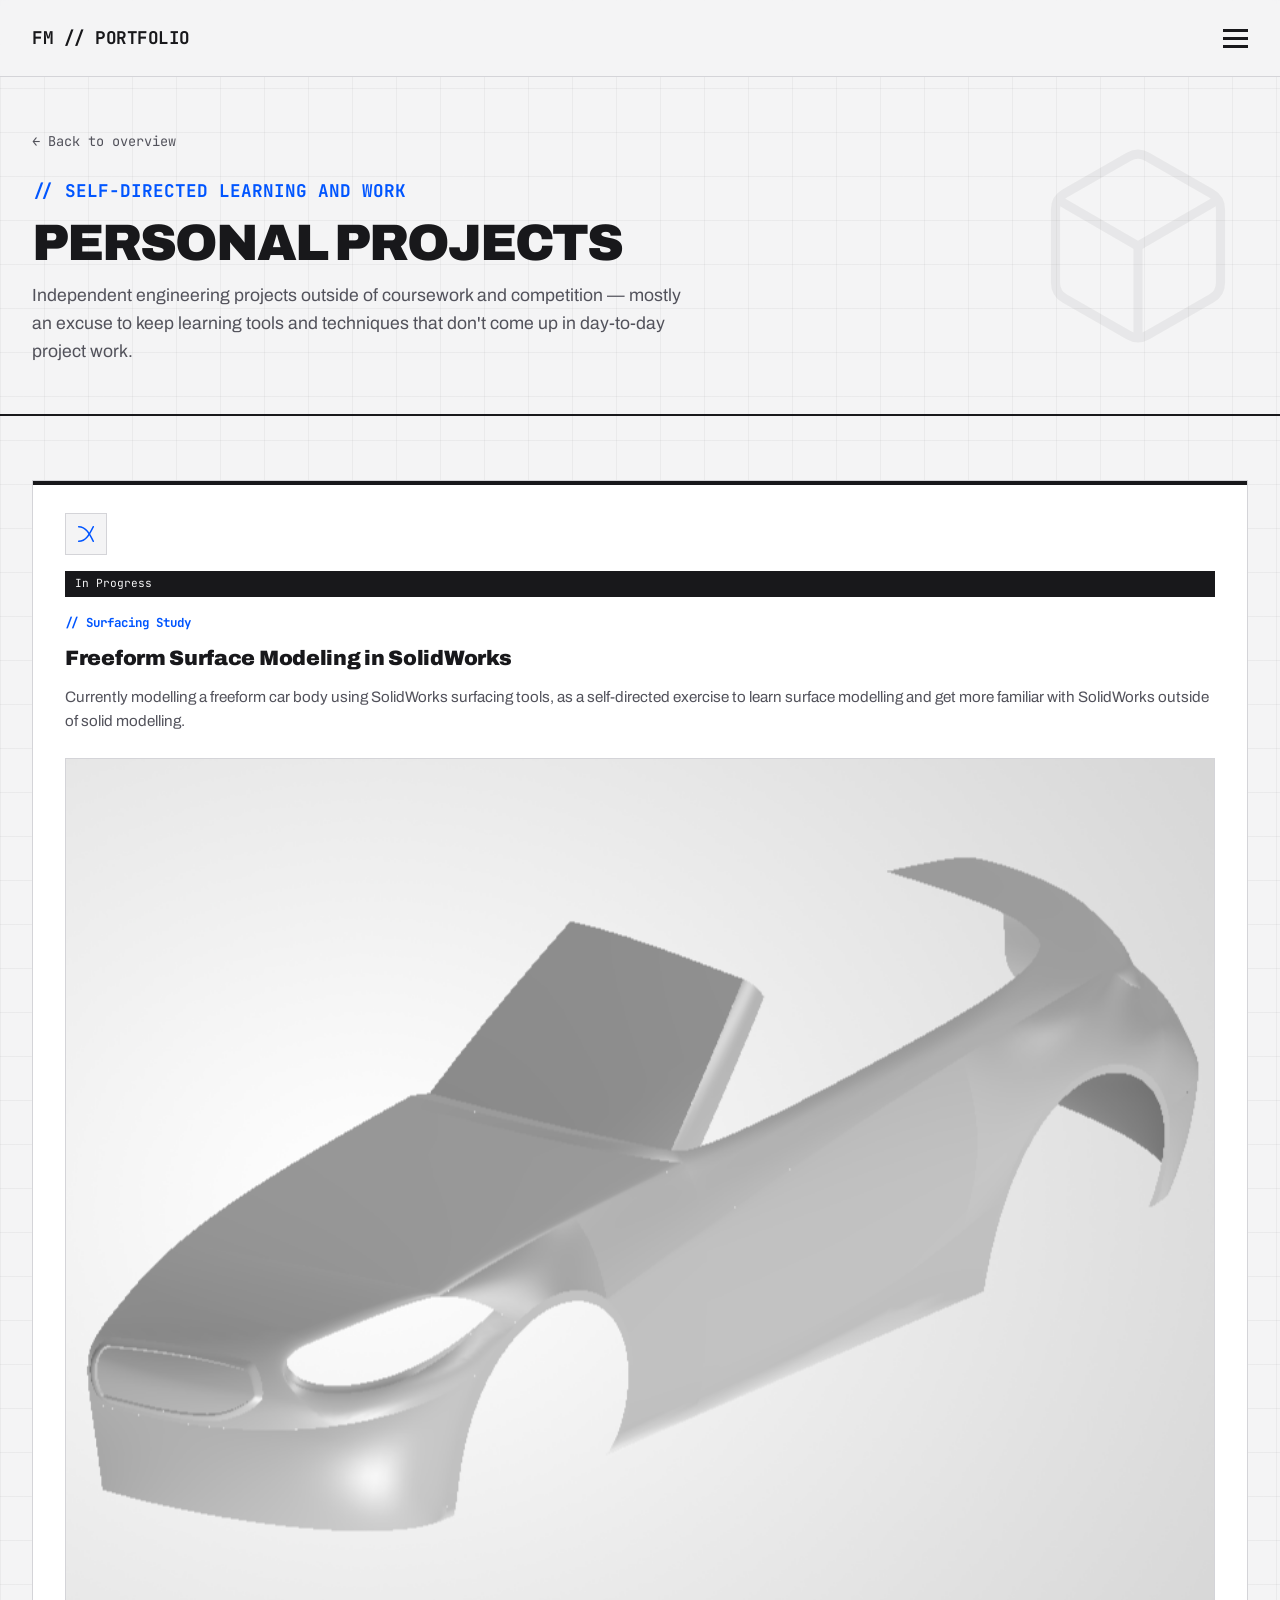
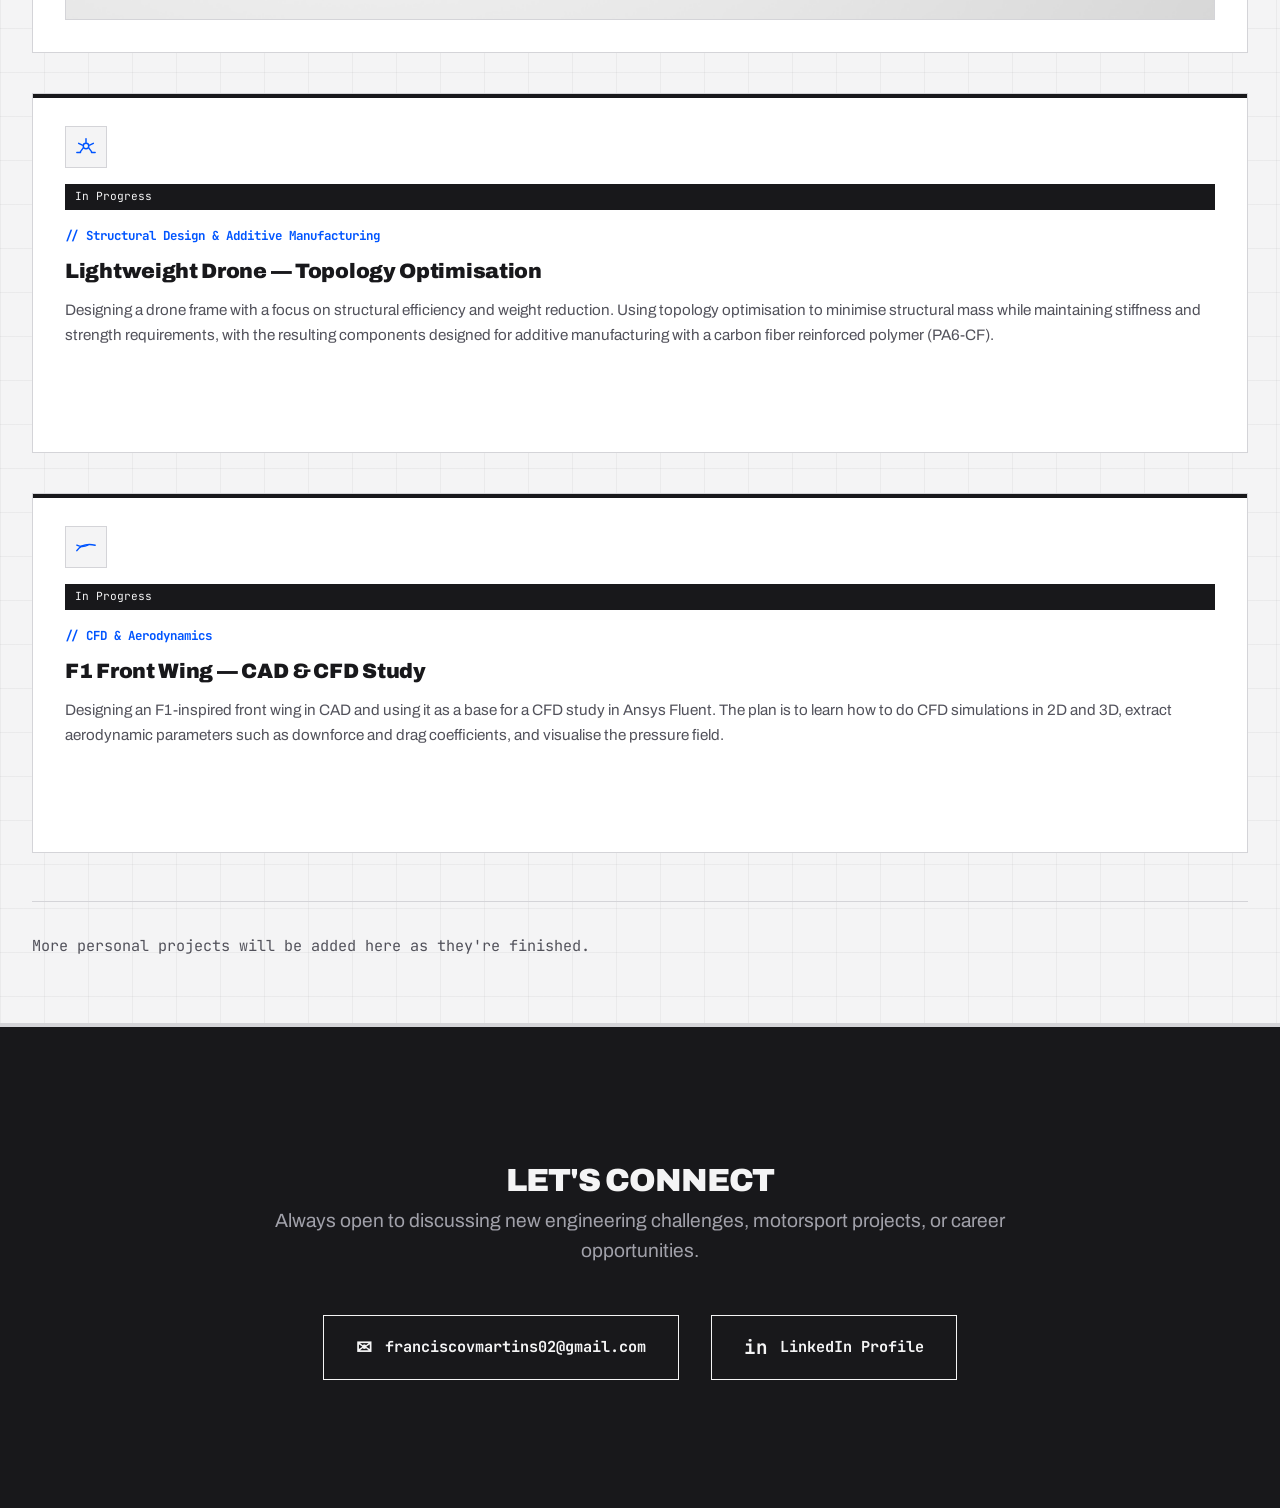
==== commit 85fa36c2: "Update personal.html" ====
--- a/personal.html
+++ b/personal.html
@@ -63,6 +63,18 @@
 
             <div class="project-card">
                 <span class="icon-badge">
+                    <svg viewBox="0 0 24 24"><path d="M12 3v4"/><path d="M4 8l4 2"/><path d="M20 8l-4 2"/><path d="M6 17l3-4"/><path d="M18 17l-3-4"/><circle cx="12" cy="11" r="3"/><path d="M2 18h4"/><path d="M18 18h4"/></svg>
+                </span>
+                <span class="status-tag">In Progress</span>
+                <span class="card-eyebrow">Structural Design &amp; Additive Manufacturing</span>
+                <h3 class="card-title">Lightweight Drone &mdash; Topology Optimisation</h3>
+                <p class="card-desc">
+                    Designing a drone frame with a focus on structural efficiency and weight reduction. Using topology optimisation to minimise structural mass while maintaining stiffness and strength requirements, with the resulting components designed for additive manufacturing with a carbon fiber reinforced polymer (PA6-CF).
+                </p>
+            </div>
+            
+            <div class="project-card">
+                <span class="icon-badge">
                     <svg viewBox="0 0 24 24"><path d="M2 16c4-6 10-8 20-6"/><path d="M2 10c4 2 8 2 12 0"/></svg>
                 </span>
                 <span class="status-tag">In Progress</span>
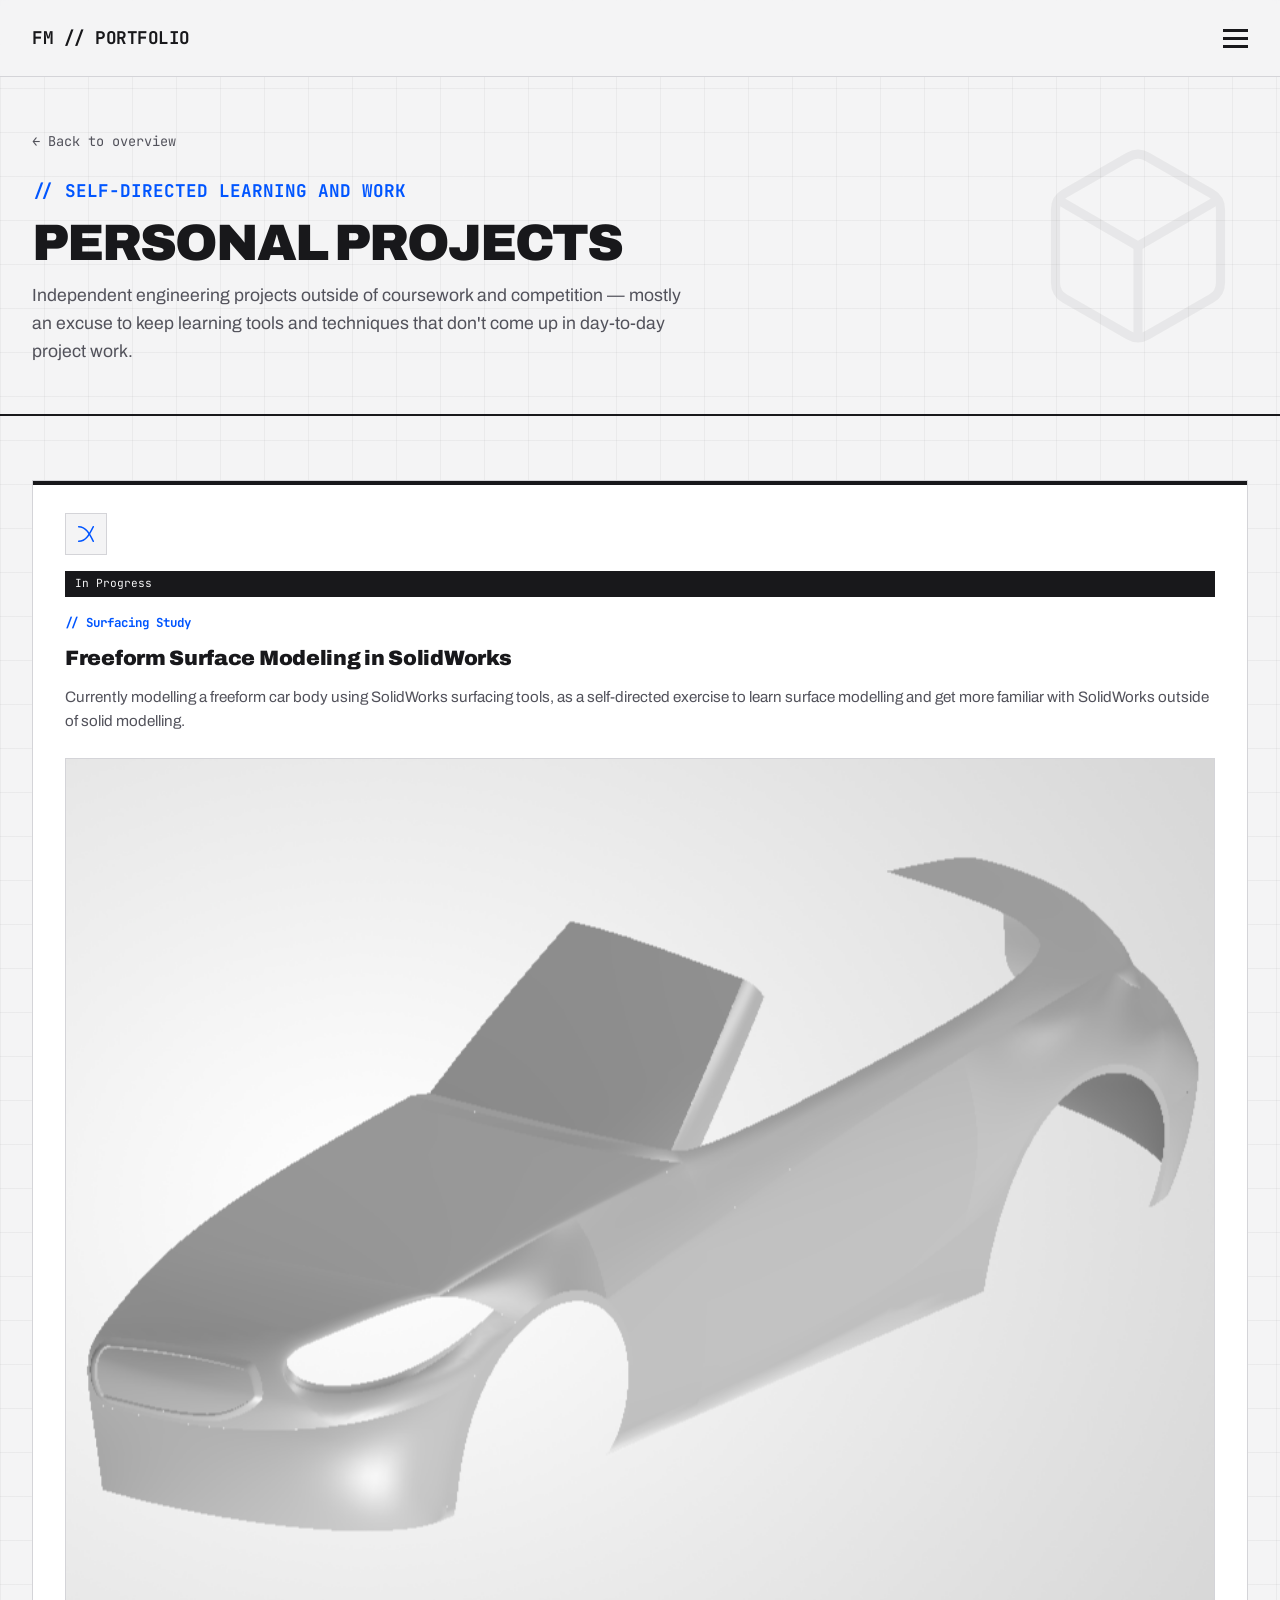
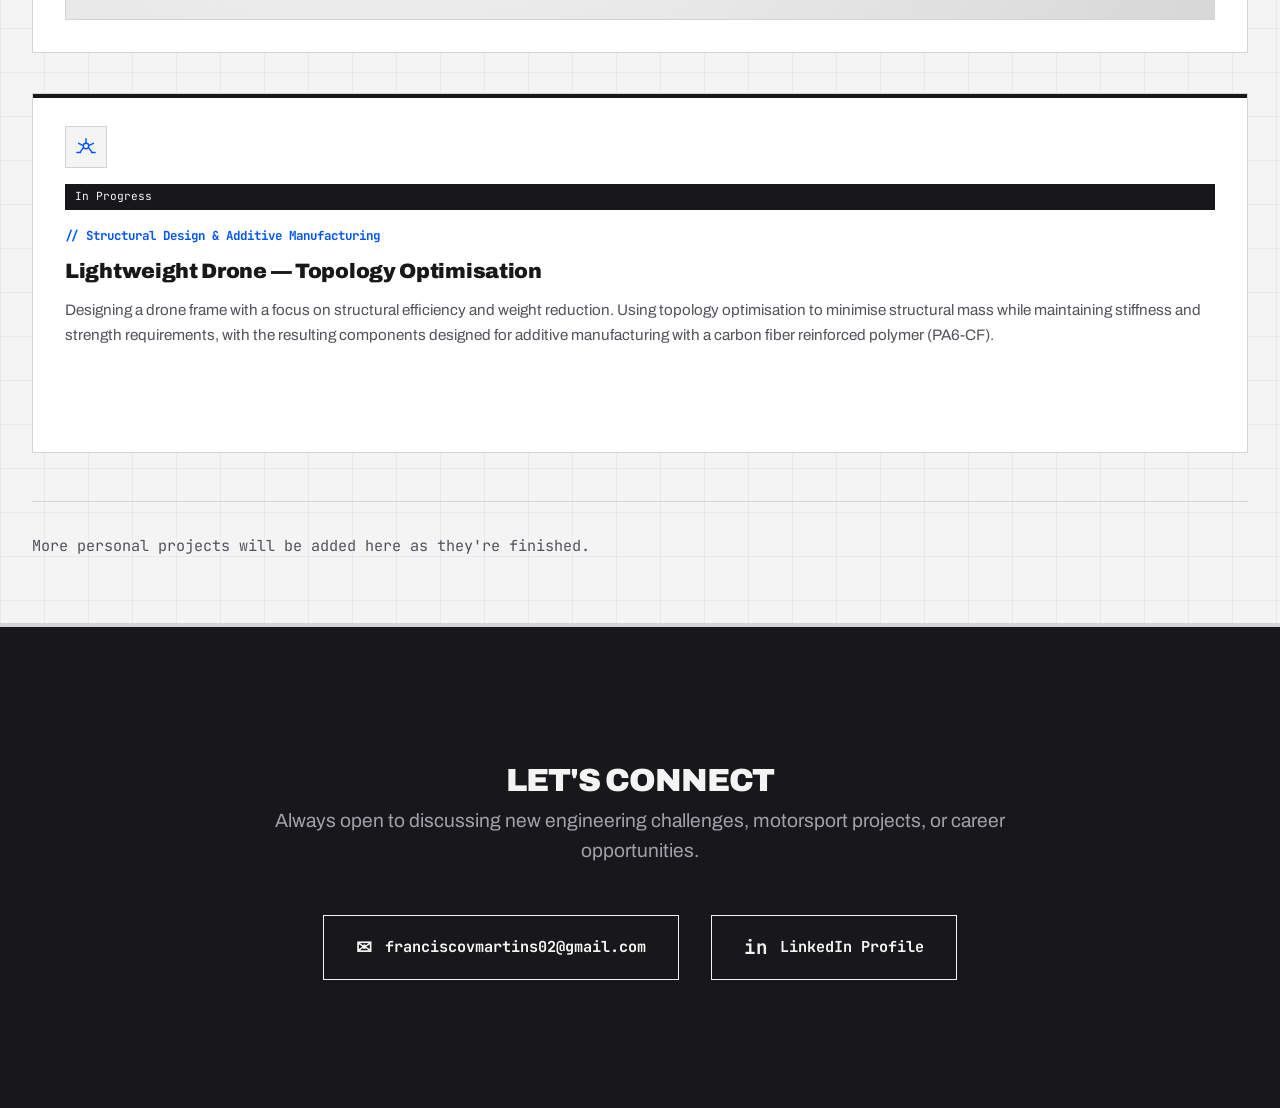
==== commit 99671b2c: "Update personal.html" ====
--- a/personal.html
+++ b/personal.html
@@ -72,18 +72,6 @@
                     Designing a drone frame with a focus on structural efficiency and weight reduction. Using topology optimisation to minimise structural mass while maintaining stiffness and strength requirements, with the resulting components designed for additive manufacturing with a carbon fiber reinforced polymer (PA6-CF).
                 </p>
             </div>
-            
-            <div class="project-card">
-                <span class="icon-badge">
-                    <svg viewBox="0 0 24 24"><path d="M2 16c4-6 10-8 20-6"/><path d="M2 10c4 2 8 2 12 0"/></svg>
-                </span>
-                <span class="status-tag">In Progress</span>
-                <span class="card-eyebrow">CFD &amp; Aerodynamics</span>
-                <h3 class="card-title">F1 Front Wing &mdash; CAD &amp; CFD Study</h3>
-                <p class="card-desc">
-                    Designing an F1-inspired front wing in CAD and using it as a base for a CFD study in Ansys Fluent. The plan is to learn how to do CFD simulations in 2D and 3D, extract aerodynamic parameters such as downforce and drag coefficients, and visualise the pressure field.
-                </p>
-            </div>
         </div>
 
         <p class="empty-note">More personal projects will be added here as they're finished.</p>
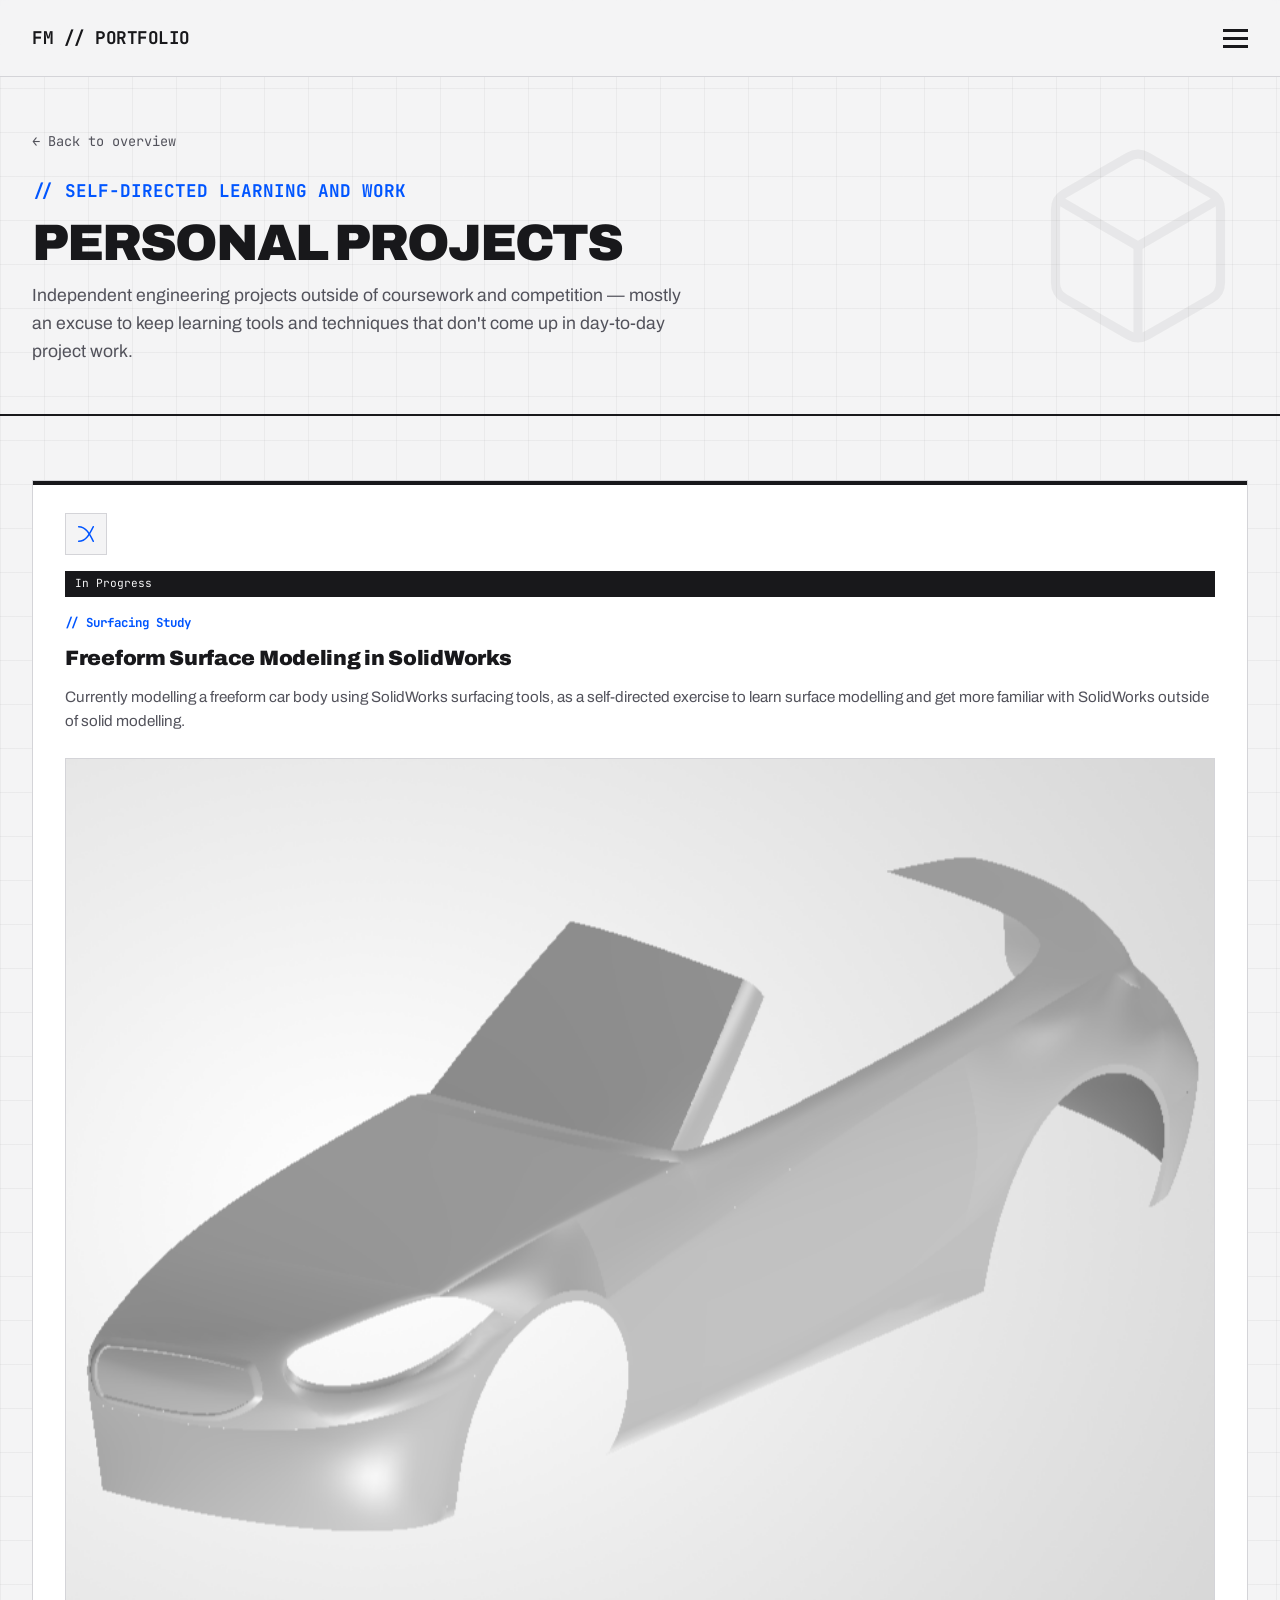
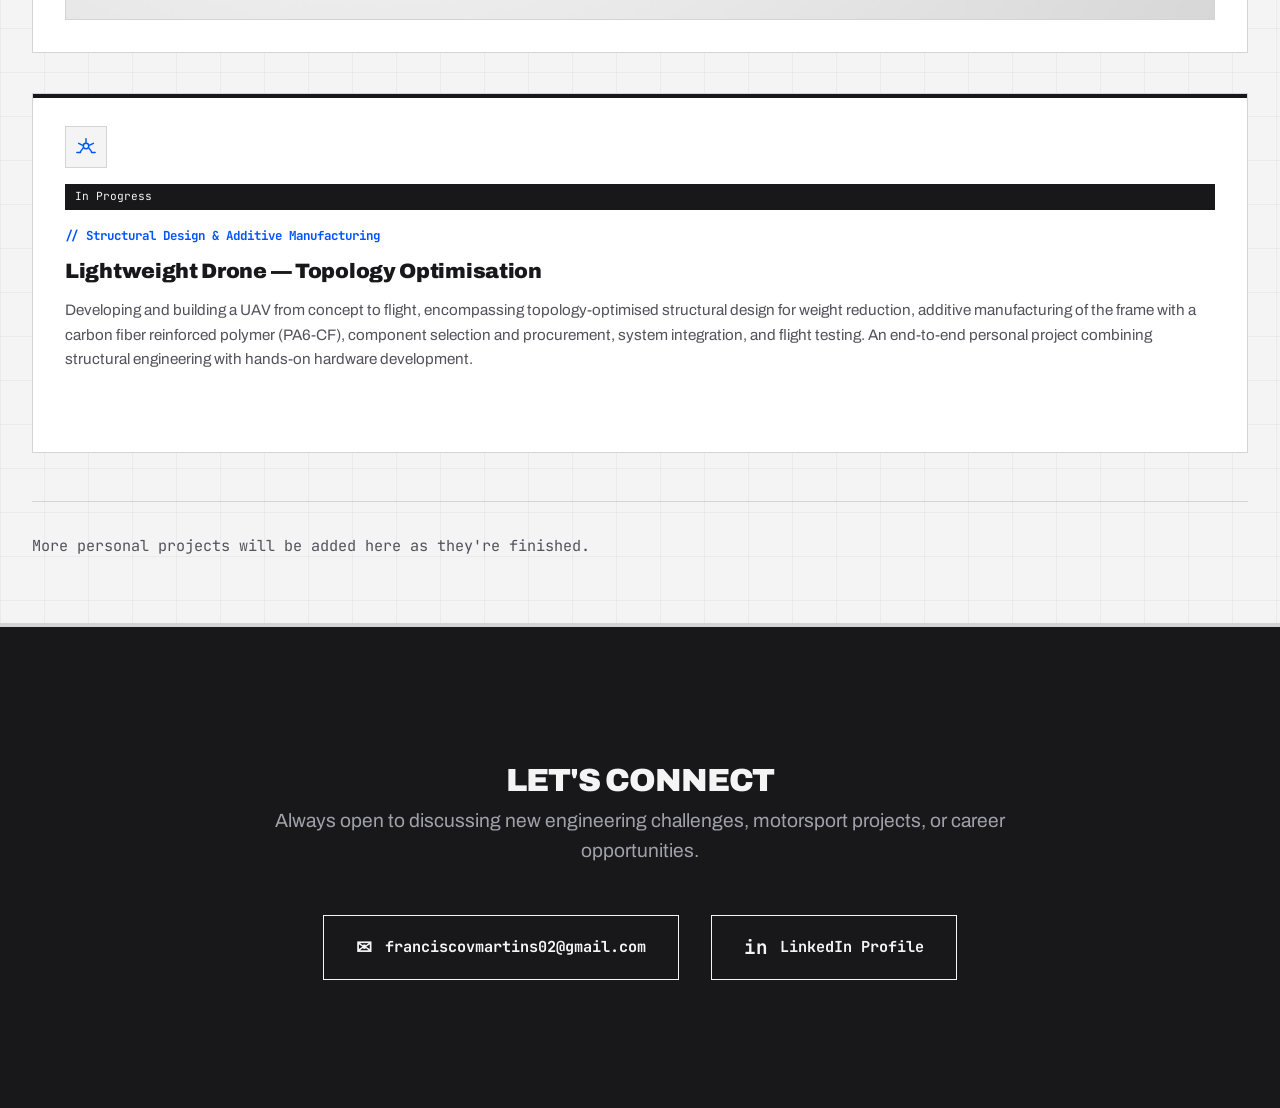
==== commit 6d7b5cca: "Update personal.html" ====
--- a/personal.html
+++ b/personal.html
@@ -69,7 +69,7 @@
                 <span class="card-eyebrow">Structural Design &amp; Additive Manufacturing</span>
                 <h3 class="card-title">Lightweight Drone &mdash; Topology Optimisation</h3>
                 <p class="card-desc">
-                    Designing a drone frame with a focus on structural efficiency and weight reduction. Using topology optimisation to minimise structural mass while maintaining stiffness and strength requirements, with the resulting components designed for additive manufacturing with a carbon fiber reinforced polymer (PA6-CF).
+                    Developing and building a UAV from concept to flight, encompassing topology-optimised structural design for weight reduction, additive manufacturing of the frame with a carbon fiber reinforced polymer (PA6-CF), component selection and procurement, system integration, and flight testing. An end-to-end personal project combining structural engineering with hands-on hardware development.
                 </p>
             </div>
         </div>
